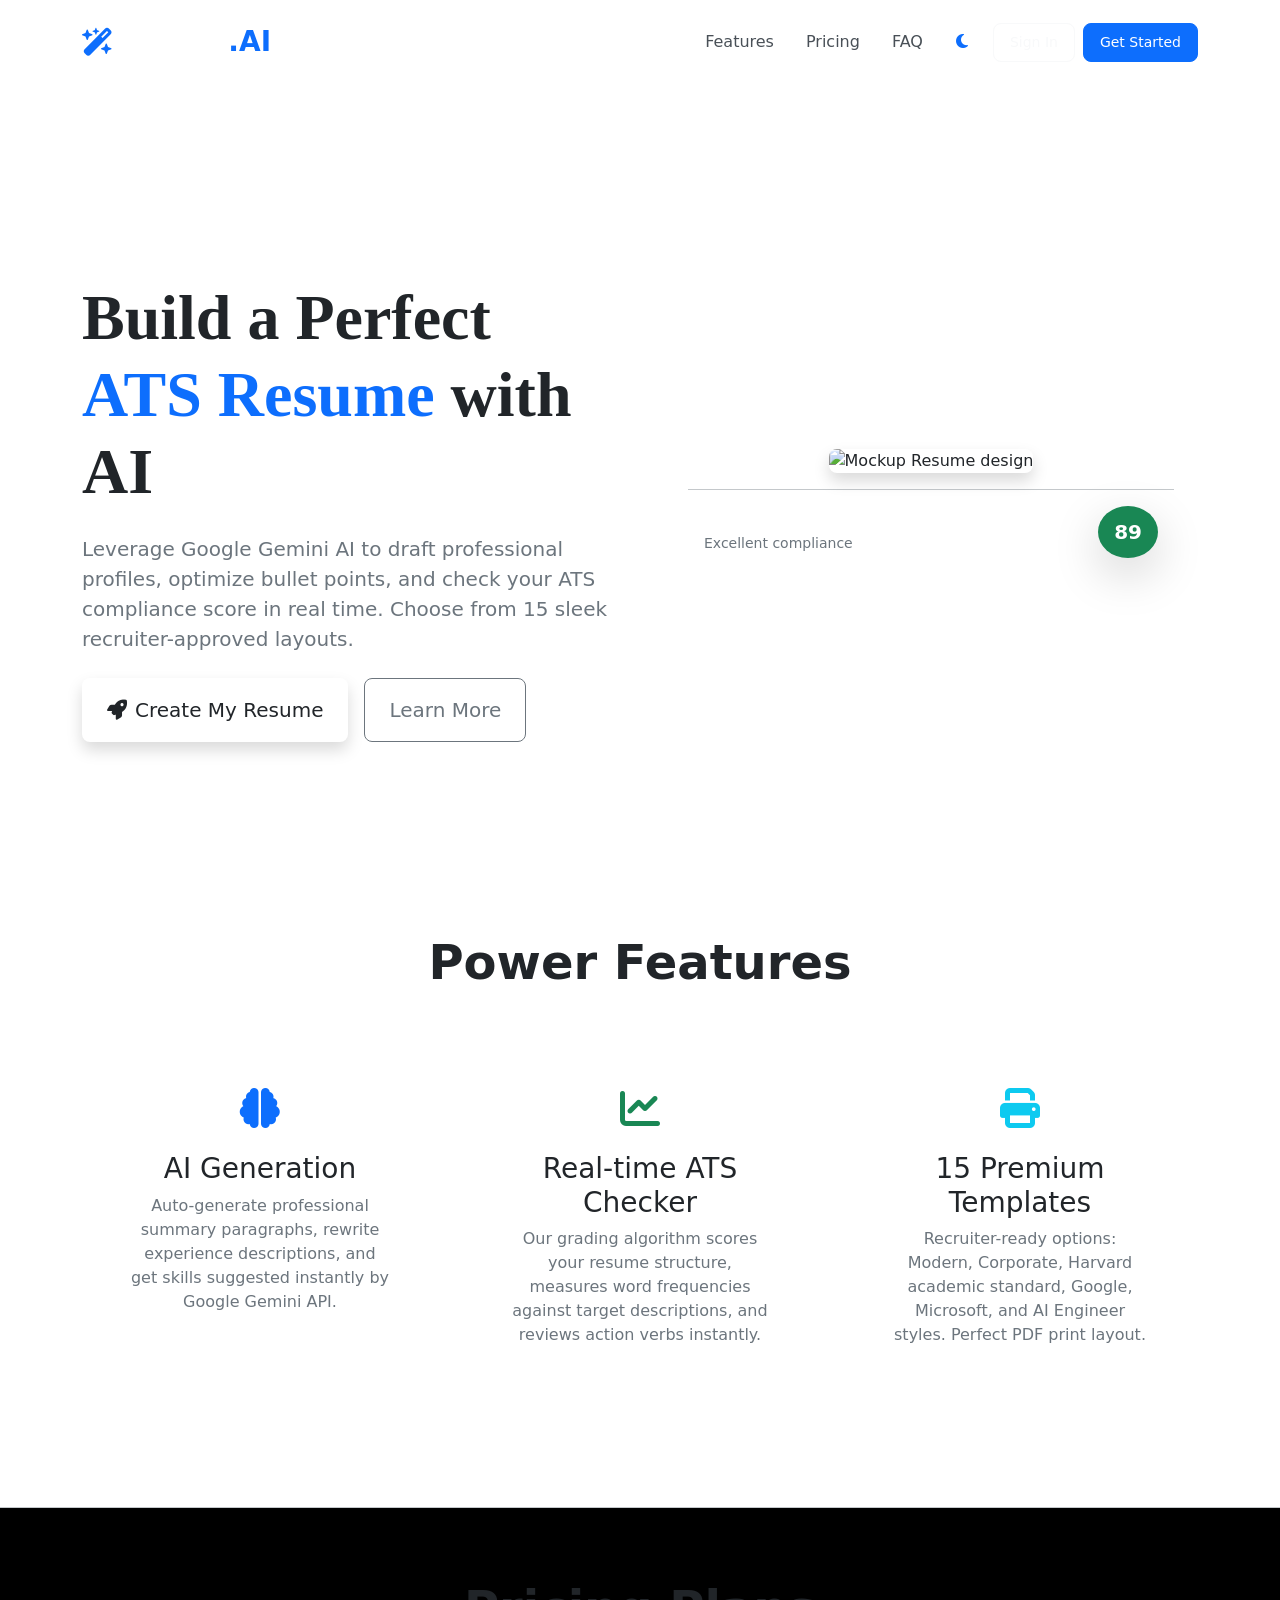
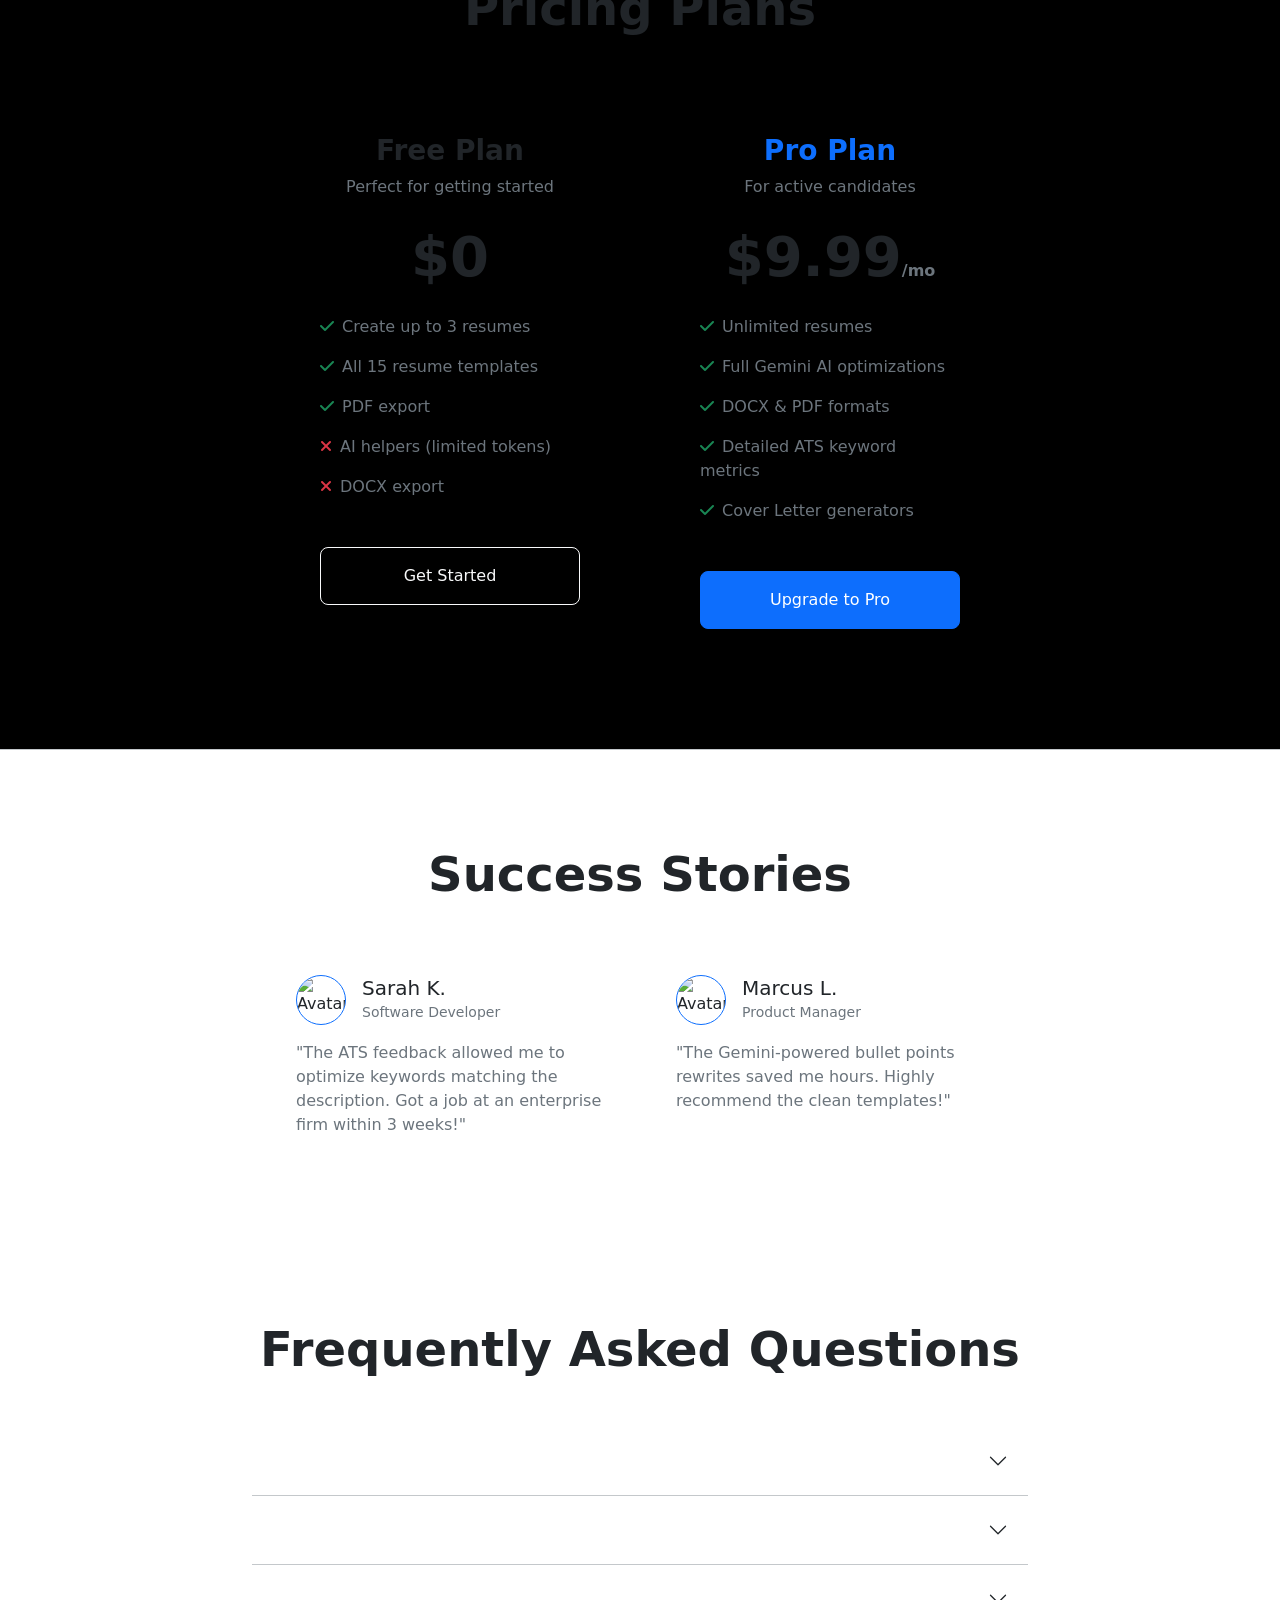
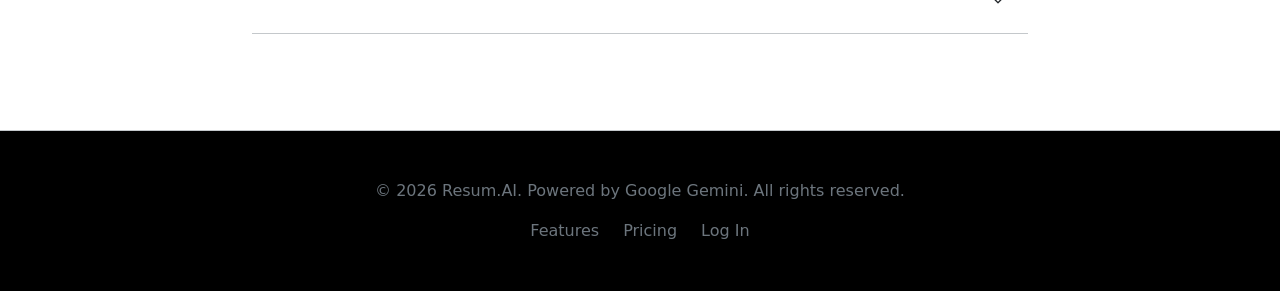
==== frontend/index.html @ fb6593c9 "Initial commit of full-stack AI Resume Website" ====
<!DOCTYPE html>
<html lang="en">
<head>
    <meta charset="UTF-8">
    <meta name="viewport" content="width=device-width, initial-scale=1.0">
    <title>AI Resume Generator - Build ATS-Friendly Resumes Instantly</title>
    <meta name="description" content="Generate high-impact, ATS-optimized resumes using the power of Google Gemini AI. Choose from 15 professional templates.">
    <!-- Bootstrap 5 CSS -->
    <link href="https://cdn.jsdelivr.net/npm/bootstrap@5.3.0/dist/css/style.css" rel="stylesheet">
    <link href="https://cdn.jsdelivr.net/npm/bootstrap@5.3.0/dist/css/bootstrap.min.css" rel="stylesheet">
    <!-- Font Awesome 6 -->
    <link href="https://cdnjs.cloudflare.com/ajax/libs/font-awesome/6.4.0/css/all.min.css" rel="stylesheet">
    <!-- AOS Animation CSS -->
    <link href="https://unpkg.com/aos@2.3.1/dist/aos.css" rel="stylesheet">
    <!-- Core Styling -->
    <link href="/css/main.css" rel="stylesheet">
</head>
<body>

    <!-- Glassmorphic Navbar -->
    <nav class="glass-nav navbar navbar-expand-lg navbar-dark py-3">
        <div class="container">
            <a class="navbar-brand d-flex align-items-center fw-bold fs-3 text-primary" href="/">
                <i class="fa-solid fa-wand-magic-sparkles me-2"></i>
                <span class="text-white-50">Resum</span><span class="text-primary">.AI</span>
            </a>
            
            <button class="navbar-toggler" type="button" id="mobile-menu-toggle">
                <span class="navbar-toggler-icon"></span>
            </button>
            
            <div class="collapse navbar-collapse justify-content-end" id="navbarNav">
                <ul class="navbar-nav align-items-center gap-3">
                    <li class="nav-item">
                        <a class="nav-link text-light-emphasis" href="#features">Features</a>
                    </li>
                    <li class="nav-item">
                        <a class="nav-link text-light-emphasis" href="#pricing">Pricing</a>
                    </li>
                    <li class="nav-item">
                        <a class="nav-link text-light-emphasis" href="#faq">FAQ</a>
                    </li>
                    <li class="nav-item">
                        <button class="btn btn-link theme-toggle-btn p-2" aria-label="Toggle Theme">
                            <i class="fa-solid fa-moon"></i>
                        </button>
                    </li>
                    <!-- Auth elements -->
                    <div id="nav-guest-items" class="d-flex align-items-center gap-2">
                        <a href="/auth" class="btn btn-outline-light btn-sm px-3 py-2 rounded-3">Sign In</a>
                        <a href="/auth?register=true" class="btn btn-primary btn-sm px-3 py-2 rounded-3">Get Started</a>
                    </div>
                    <div id="nav-user-items" class="d-flex align-items-center gap-2 d-none">
                        <a id="nav-admin-btn" href="/admin" class="btn btn-warning btn-sm d-none">Admin Panel</a>
                        <a href="/dashboard" class="btn btn-glass-primary btn-sm d-flex align-items-center gap-2">
                            <i class="fa-solid fa-user-circle"></i>
                            <span id="nav-user-name">Dashboard</span>
                        </a>
                        <button onclick="logout()" class="btn btn-outline-danger btn-sm">Logout</button>
                    </div>
                </ul>
            </div>
        </div>
    </nav>

    <!-- Mobile Nav Links -->
    <div id="mobile-nav-links" class="d-none bg-dark text-white p-3 text-center position-fixed w-100 z-3" style="top: 70px;">
        <a href="#features" class="d-block py-2 text-white text-decoration-none">Features</a>
        <a href="#pricing" class="d-block py-2 text-white text-decoration-none">Pricing</a>
        <a href="#faq" class="d-block py-2 text-white text-decoration-none">FAQ</a>
        <hr>
        <a href="/auth" class="d-block py-2 text-primary text-decoration-none">Sign In</a>
    </div>

    <!-- Hero Section -->
    <header class="py-5" style="margin-top: 100px;">
        <div class="container text-center py-5">
            <div class="row align-items-center g-5">
                <div class="col-lg-6 text-start" data-aos="fade-right">
                    <h1 class="display-3 fw-bold mb-4" style="font-family: 'Outfit';">
                        Build a Perfect <span class="text-primary">ATS Resume</span> with AI
                    </h1>
                    <p class="lead text-secondary mb-4">
                        Leverage Google Gemini AI to draft professional profiles, optimize bullet points, and check your ATS compliance score in real time. Choose from 15 sleek recruiter-approved layouts.
                    </p>
                    <div class="d-flex gap-3">
                        <a href="/auth" class="btn btn-glass-primary btn-lg px-4 py-3 rounded-3 shadow">
                            <i class="fa-solid fa-rocket me-2"></i>Create My Resume
                        </a>
                        <a href="#features" class="btn btn-outline-secondary btn-lg px-4 py-3 rounded-3">
                            Learn More
                        </a>
                    </div>
                </div>
                <div class="col-lg-6" data-aos="fade-left">
                    <div class="glass-card p-4 text-center animate-float">
                        <img src="/assets/resume_hero_mockup.png" class="img-fluid rounded-3 shadow mb-3" alt="Mockup Resume design">
                        <div class="d-flex align-items-center justify-content-between p-3 border-top border-secondary-subtle">
                            <div>
                                <h5 class="mb-0 text-start text-white-50">Overall ATS Score</h5>
                                <small class="text-secondary text-start d-block">Excellent compliance</small>
                            </div>
                            <span class="badge bg-success p-3 fs-5 rounded-circle shadow-lg">89</span>
                        </div>
                    </div>
                </div>
            </div>
        </div>
    </header>

    <!-- Features Section -->
    <section id="features" class="py-5 my-5">
        <div class="container text-center">
            <h2 class="display-5 fw-bold mb-5" data-aos="fade-up">Power Features</h2>
            <div class="row g-4">
                <div class="col-md-4" data-aos="zoom-in" data-aos-delay="100">
                    <div class="glass-card p-5 h-100 glass-card-hover">
                        <i class="fa-solid fa-brain text-primary fs-1 mb-4"></i>
                        <h3>AI Generation</h3>
                        <p class="text-secondary">Auto-generate professional summary paragraphs, rewrite experience descriptions, and get skills suggested instantly by Google Gemini API.</p>
                    </div>
                </div>
                <div class="col-md-4" data-aos="zoom-in" data-aos-delay="200">
                    <div class="glass-card p-5 h-100 glass-card-hover">
                        <i class="fa-solid fa-chart-line text-success fs-1 mb-4"></i>
                        <h3>Real-time ATS Checker</h3>
                        <p class="text-secondary">Our grading algorithm scores your resume structure, measures word frequencies against target descriptions, and reviews action verbs instantly.</p>
                    </div>
                </div>
                <div class="col-md-4" data-aos="zoom-in" data-aos-delay="300">
                    <div class="glass-card p-5 h-100 glass-card-hover">
                        <i class="fa-solid fa-print text-info fs-1 mb-4"></i>
                        <h3>15 Premium Templates</h3>
                        <p class="text-secondary">Recruiter-ready options: Modern, Corporate, Harvard academic standard, Google, Microsoft, and AI Engineer styles. Perfect PDF print layout.</p>
                    </div>
                </div>
            </div>
        </div>
    </section>

    <!-- Pricing Section -->
    <section id="pricing" class="py-5 bg-black bg-opacity-20 border-top border-bottom border-secondary-subtle">
        <div class="container text-center py-4">
            <h2 class="display-5 fw-bold mb-5" data-aos="fade-up">Pricing Plans</h2>
            <div class="row g-4 justify-content-center">
                <div class="col-md-5 col-lg-4" data-aos="fade-right">
                    <div class="glass-card p-5 h-100 border-primary">
                        <h3 class="fw-bold">Free Plan</h3>
                        <p class="text-secondary mb-4">Perfect for getting started</p>
                        <h2 class="display-4 fw-bold mb-4">$0</h2>
                        <ul class="list-unstyled text-start mb-5 gap-3 d-flex flex-column text-secondary">
                            <li><i class="fa-solid fa-check text-success me-2"></i>Create up to 3 resumes</li>
                            <li><i class="fa-solid fa-check text-success me-2"></i>All 15 resume templates</li>
                            <li><i class="fa-solid fa-check text-success me-2"></i>PDF export</li>
                            <li><i class="fa-solid fa-xmark text-danger me-2"></i>AI helpers (limited tokens)</li>
                            <li><i class="fa-solid fa-xmark text-danger me-2"></i>DOCX export</li>
                        </ul>
                        <a href="/auth" class="btn btn-outline-light w-100 py-3 rounded-3">Get Started</a>
                    </div>
                </div>
                <div class="col-md-5 col-lg-4" data-aos="fade-left">
                    <div class="glass-card p-5 h-100 border-primary shadow" style="border: 2px solid var(--primary-color);">
                        <h3 class="fw-bold text-primary">Pro Plan</h3>
                        <p class="text-secondary mb-4">For active candidates</p>
                        <h2 class="display-4 fw-bold mb-4">$9.99<span class="fs-6 text-secondary">/mo</span></h2>
                        <ul class="list-unstyled text-start mb-5 gap-3 d-flex flex-column text-secondary">
                            <li><i class="fa-solid fa-check text-success me-2"></i>Unlimited resumes</li>
                            <li><i class="fa-solid fa-check text-success me-2"></i>Full Gemini AI optimizations</li>
                            <li><i class="fa-solid fa-check text-success me-2"></i>DOCX & PDF formats</li>
                            <li><i class="fa-solid fa-check text-success me-2"></i>Detailed ATS keyword metrics</li>
                            <li><i class="fa-solid fa-check text-success me-2"></i>Cover Letter generators</li>
                        </ul>
                        <a href="/auth" class="btn btn-primary w-100 py-3 rounded-3">Upgrade to Pro</a>
                    </div>
                </div>
            </div>
        </div>
    </section>

    <!-- Testimonials Section -->
    <section class="py-5 my-5">
        <div class="container text-center">
            <h2 class="display-5 fw-bold mb-5" data-aos="fade-up">Success Stories</h2>
            <div class="row g-4 justify-content-center">
                <div class="col-md-4" data-aos="flip-left" data-aos-delay="100">
                    <div class="glass-card p-4 text-start">
                        <div class="d-flex align-items-center mb-3">
                            <img src="https://images.unsplash.com/photo-1534528741775-53994a69daeb?q=80&w=100&auto=format&fit=crop" class="rounded-circle me-3 border border-primary" style="width: 50px; height: 50px;" alt="Avatar description">
                            <div>
                                <h5 class="mb-0">Sarah K.</h5>
                                <small class="text-secondary">Software Developer</small>
                            </div>
                        </div>
                        <p class="text-secondary">"The ATS feedback allowed me to optimize keywords matching the description. Got a job at an enterprise firm within 3 weeks!"</p>
                    </div>
                </div>
                <div class="col-md-4" data-aos="flip-left" data-aos-delay="200">
                    <div class="glass-card p-4 text-start">
                        <div class="d-flex align-items-center mb-3">
                            <img src="https://images.unsplash.com/photo-1507003211169-0a1dd7228f2d?q=80&w=100&auto=format&fit=crop" class="rounded-circle me-3 border border-primary" style="width: 50px; height: 50px;" alt="Avatar description">
                            <div>
                                <h5 class="mb-0">Marcus L.</h5>
                                <small class="text-secondary">Product Manager</small>
                            </div>
                        </div>
                        <p class="text-secondary">"The Gemini-powered bullet points rewrites saved me hours. Highly recommend the clean templates!"</p>
                    </div>
                </div>
            </div>
        </div>
    </section>

    <!-- FAQ Section -->
    <section id="faq" class="py-5 my-5">
        <div class="container text-start max-width-600" style="max-width: 800px;">
            <h2 class="display-5 fw-bold mb-5 text-center" data-aos="fade-up">Frequently Asked Questions</h2>
            <div class="accordion accordion-flush" id="faqAccordion">
                <div class="accordion-item bg-transparent border-bottom border-secondary-subtle">
                    <h2 class="accordion-header">
                        <button class="accordion-button bg-transparent text-white collapsed py-4" type="button" data-bs-toggle="collapse" data-bs-target="#faq1">
                            Is this resume ATS-friendly?
                        </button>
                    </h2>
                    <div id="faq1" class="accordion-collapse collapse" data-bs-parent="#faqAccordion">
                        <div class="accordion-body text-secondary">
                            Yes! Every single one of our 15 templates is styled to be completely machine-readable by major ATS providers. They export with standard fonts and sections.
                        </div>
                    </div>
                </div>
                <div class="accordion-item bg-transparent border-bottom border-secondary-subtle">
                    <h2 class="accordion-header">
                        <button class="accordion-button bg-transparent text-white collapsed py-4" type="button" data-bs-toggle="collapse" data-bs-target="#faq2">
                            How does the AI Assistant work?
                        </button>
                    </h2>
                    <div id="faq2" class="accordion-collapse collapse" data-bs-parent="#faqAccordion">
                        <div class="accordion-body text-secondary">
                            We use the Google Gemini 1.5 Flash API to analyze your job title and prompt goals, returning professional copy recommendations, skill definitions, and optimized experience descriptors.
                        </div>
                    </div>
                </div>
                <div class="accordion-item bg-transparent border-bottom border-secondary-subtle">
                    <h2 class="accordion-header">
                        <button class="accordion-button bg-transparent text-white collapsed py-4" type="button" data-bs-toggle="collapse" data-bs-target="#faq3">
                            Can I import my own information?
                        </button>
                    </h2>
                    <div id="faq3" class="accordion-collapse collapse" data-bs-parent="#faqAccordion">
                        <div class="accordion-body text-secondary">
                            Yes, our 9-step interface details and saves all work. You can copy/paste existing profiles, write descriptions, and dynamically reorder columns inside the live workspace.
                        </div>
                    </div>
                </div>
            </div>
        </div>
    </section>

    <!-- Footer -->
    <footer class="py-5 bg-black bg-opacity-40 border-top border-secondary-subtle">
        <div class="container text-center text-secondary">
            <p class="mb-3">&copy; 2026 Resum.AI. Powered by Google Gemini. All rights reserved.</p>
            <div class="d-flex justify-content-center gap-4">
                <a href="#features" class="text-secondary text-decoration-none">Features</a>
                <a href="#pricing" class="text-secondary text-decoration-none">Pricing</a>
                <a href="/auth" class="text-secondary text-decoration-none">Log In</a>
            </div>
        </div>
    </footer>

    <!-- Bootstrap 5 JS Bundle -->
    <script src="https://cdn.jsdelivr.net/npm/bootstrap@5.3.0/dist/js/bootstrap.bundle.min.js"></script>
    <!-- AOS Animation Library -->
    <script src="https://unpkg.com/aos@2.3.1/dist/aos.js"></script>
    <script>
        // Init AOS animations
        AOS.init({
            duration: 800,
            once: true
        });
    </script>
    <!-- Core config and logic -->
    <script src="/js/config.js"></script>
    <script src="/js/main.js"></script>
</body>
</html>
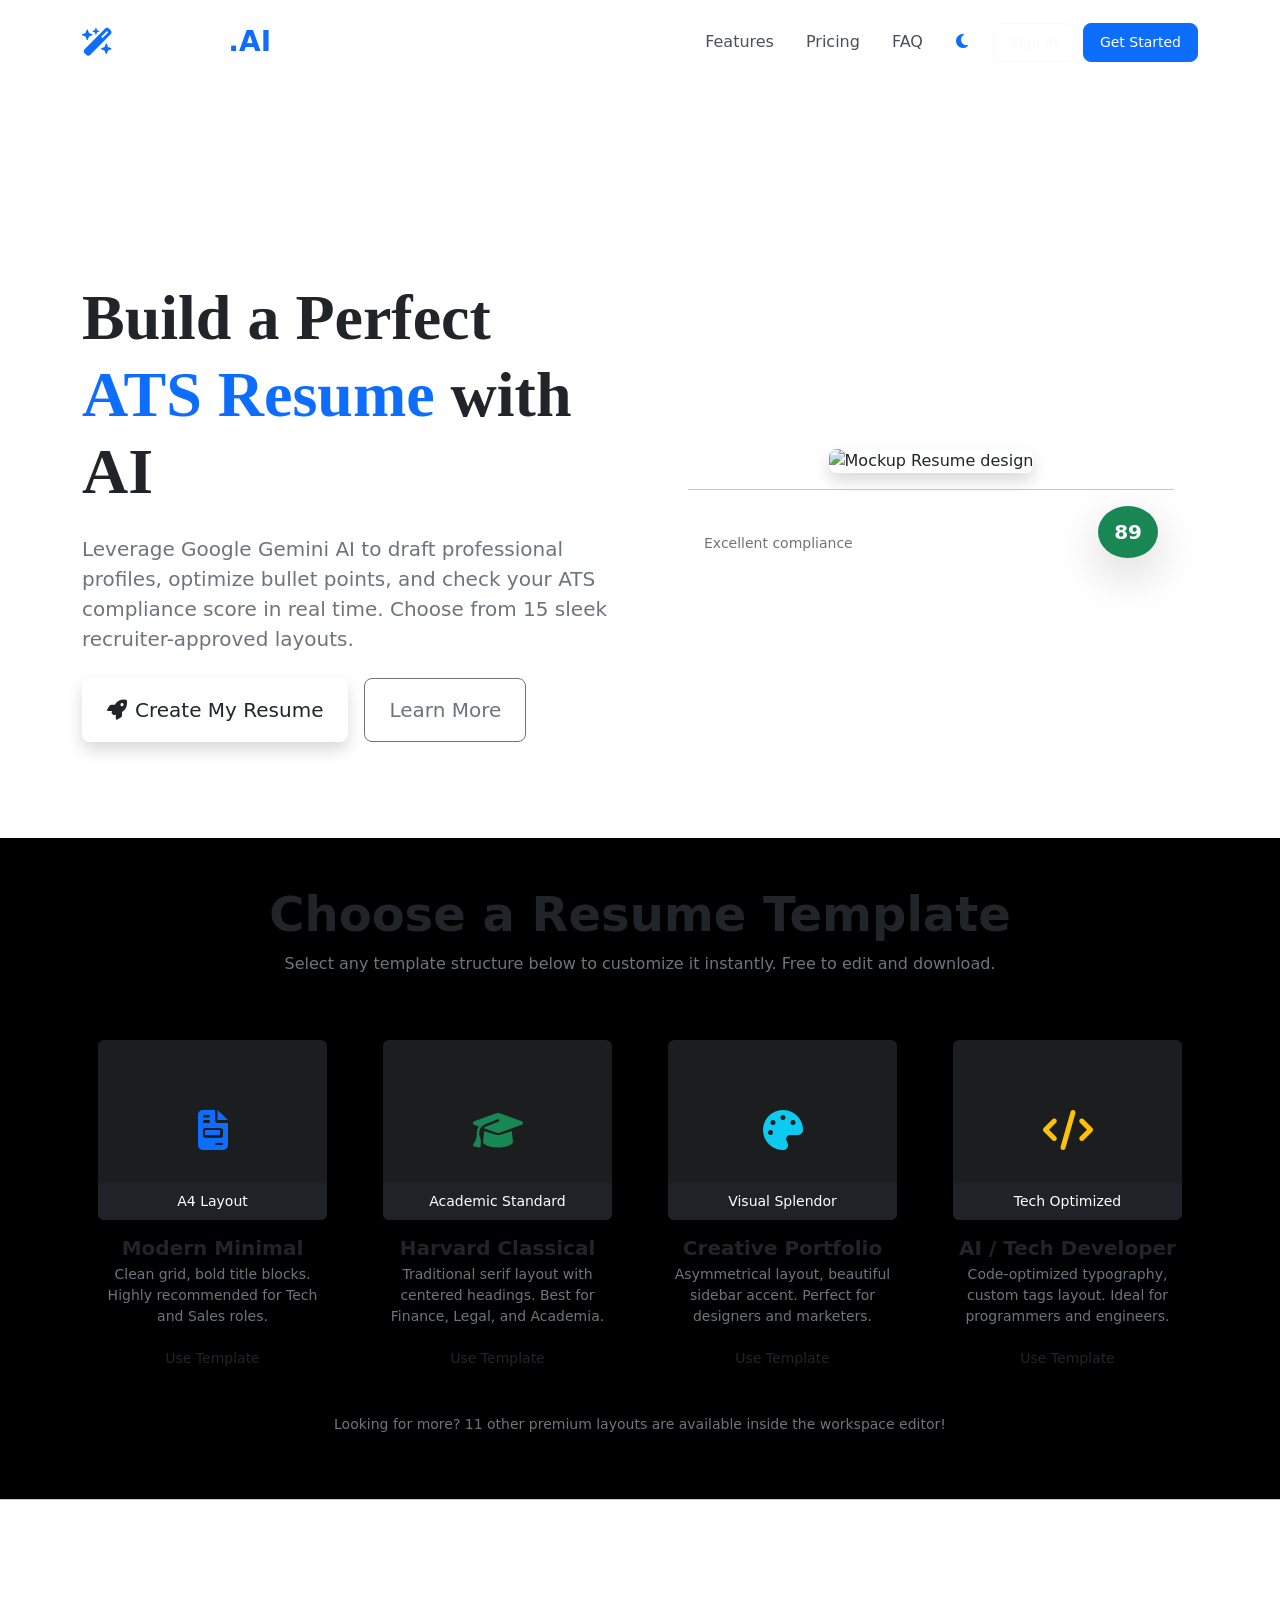
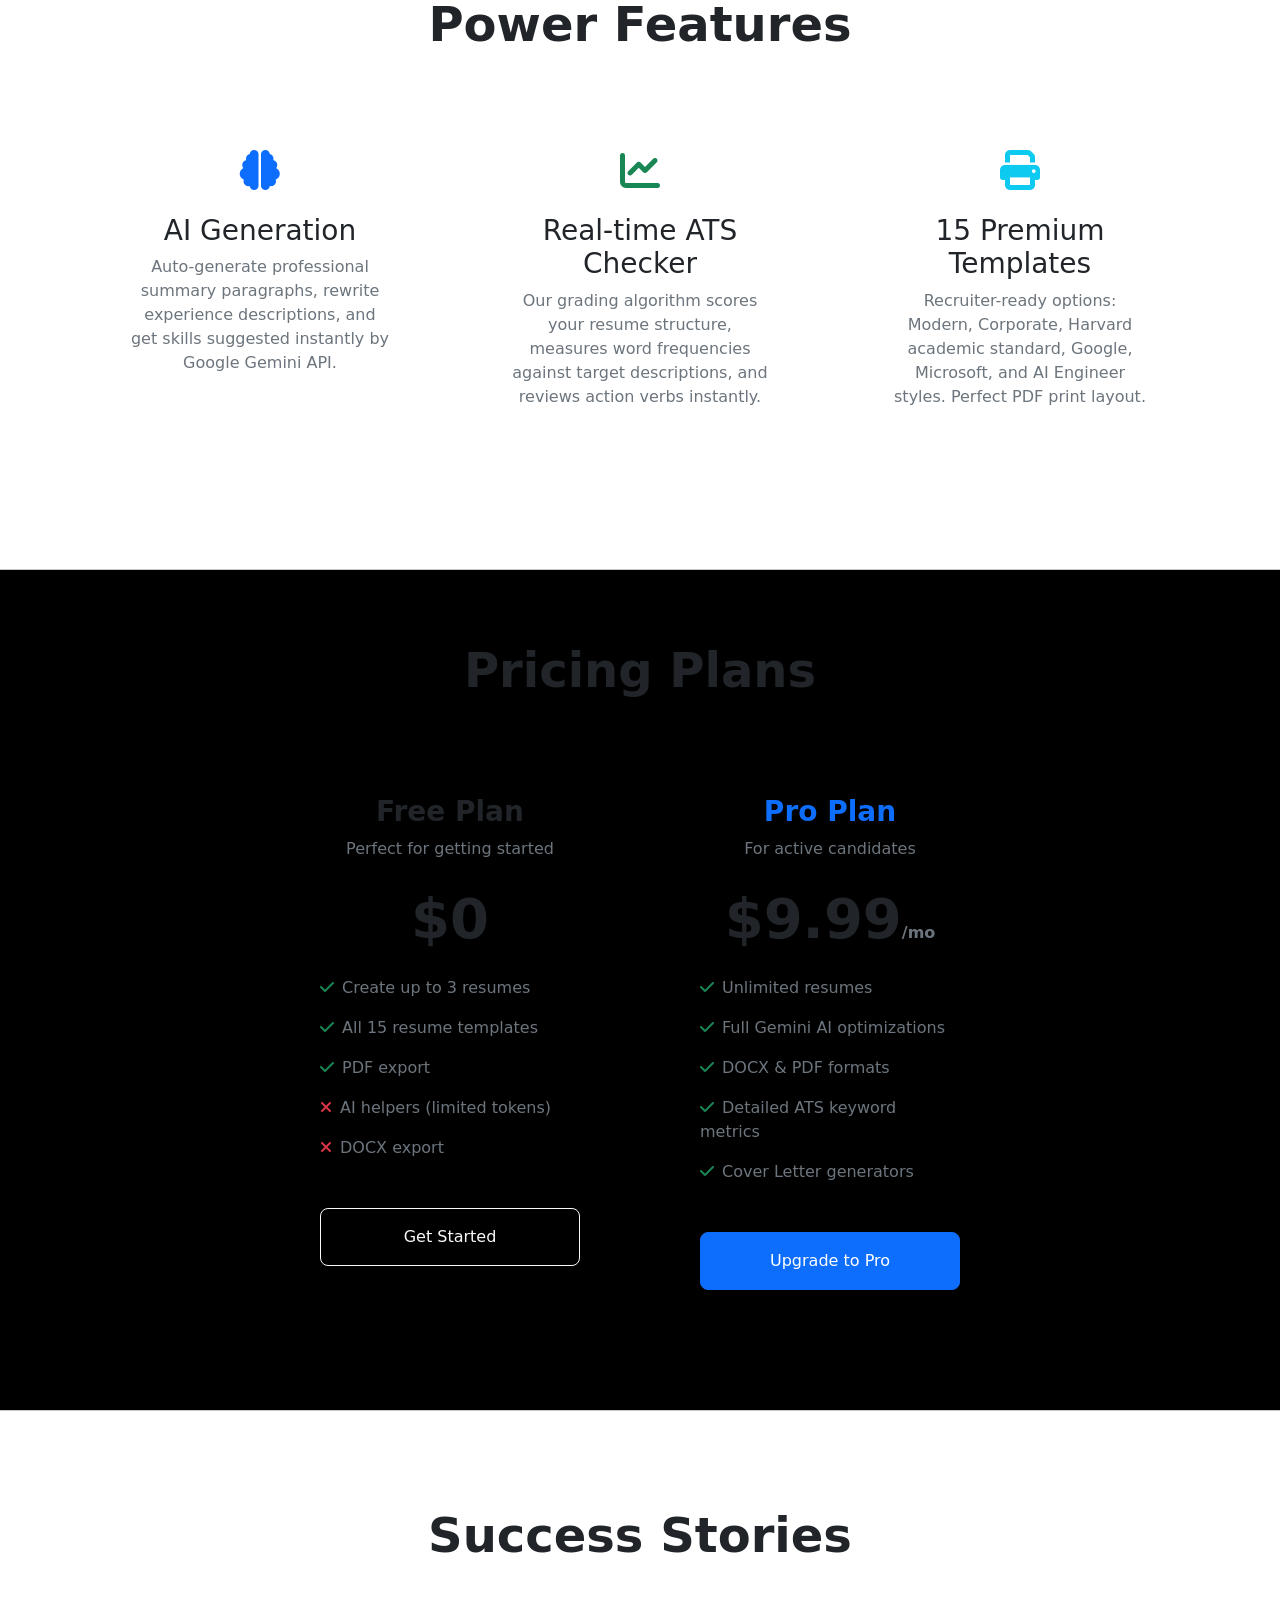
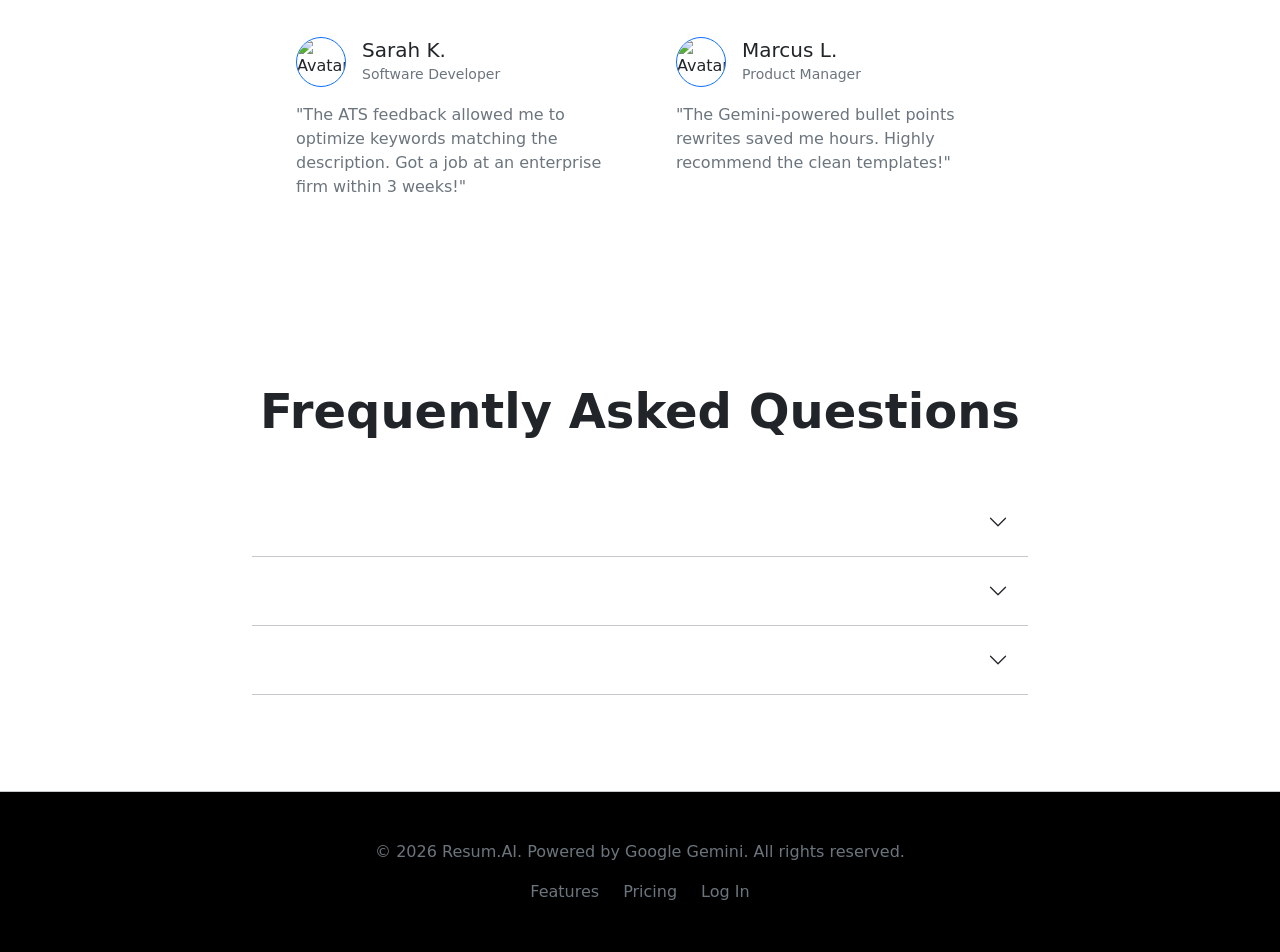
==== commit d05bf0ce: "Feature: Implement Canva-style resume template gallery selection on landing page" ====
--- a/frontend/index.html
+++ b/frontend/index.html
@@ -108,6 +108,69 @@
         </div>
     </header>
 
+    <!-- Canva-style Template Selector Section -->
+    <section id="templates-gallery" class="py-5 bg-black bg-opacity-20 border-bottom border-secondary-subtle">
+        <div class="container text-center">
+            <h2 class="display-5 fw-bold mb-2" data-aos="fade-up">Choose a Resume Template</h2>
+            <p class="text-secondary mb-5" data-aos="fade-up" data-aos-delay="100">Select any template structure below to customize it instantly. Free to edit and download.</p>
+            
+            <div class="row g-4" data-aos="fade-up" data-aos-delay="200">
+                <!-- Template 1: Modern -->
+                <div class="col-md-6 col-lg-3">
+                    <div class="glass-card p-3 h-100 d-flex flex-column justify-content-between glass-card-hover">
+                        <div class="position-relative overflow-hidden rounded mb-3 bg-secondary bg-opacity-25 d-flex align-items-center justify-content-center" style="height: 180px;">
+                            <i class="fa-solid fa-file-invoice text-primary fs-1"></i>
+                            <div class="position-absolute bottom-0 start-0 w-100 bg-dark bg-opacity-75 py-2 text-white small">A4 Layout</div>
+                        </div>
+                        <h5 class="fw-bold mb-1">Modern Minimal</h5>
+                        <p class="small text-secondary mb-3">Clean grid, bold title blocks. Highly recommended for Tech and Sales roles.</p>
+                        <button onclick="useTemplateOnLanding('modern')" class="btn btn-glass-primary btn-sm w-100">Use Template</button>
+                    </div>
+                </div>
+                <!-- Template 2: Harvard Academic -->
+                <div class="col-md-6 col-lg-3">
+                    <div class="glass-card p-3 h-100 d-flex flex-column justify-content-between glass-card-hover">
+                        <div class="position-relative overflow-hidden rounded mb-3 bg-secondary bg-opacity-25 d-flex align-items-center justify-content-center" style="height: 180px;">
+                            <i class="fa-solid fa-graduation-cap text-success fs-1"></i>
+                            <div class="position-absolute bottom-0 start-0 w-100 bg-dark bg-opacity-75 py-2 text-white small">Academic Standard</div>
+                        </div>
+                        <h5 class="fw-bold mb-1">Harvard Classical</h5>
+                        <p class="small text-secondary mb-3">Traditional serif layout with centered headings. Best for Finance, Legal, and Academia.</p>
+                        <button onclick="useTemplateOnLanding('harvard')" class="btn btn-glass-primary btn-sm w-100">Use Template</button>
+                    </div>
+                </div>
+                <!-- Template 3: Creative -->
+                <div class="col-md-6 col-lg-3">
+                    <div class="glass-card p-3 h-100 d-flex flex-column justify-content-between glass-card-hover">
+                        <div class="position-relative overflow-hidden rounded mb-3 bg-secondary bg-opacity-25 d-flex align-items-center justify-content-center" style="height: 180px;">
+                            <i class="fa-solid fa-palette text-info fs-1"></i>
+                            <div class="position-absolute bottom-0 start-0 w-100 bg-dark bg-opacity-75 py-2 text-white small">Visual Splendor</div>
+                        </div>
+                        <h5 class="fw-bold mb-1">Creative Portfolio</h5>
+                        <p class="small text-secondary mb-3">Asymmetrical layout, beautiful sidebar accent. Perfect for designers and marketers.</p>
+                        <button onclick="useTemplateOnLanding('creative')" class="btn btn-glass-primary btn-sm w-100">Use Template</button>
+                    </div>
+                </div>
+                <!-- Template 4: AI Engineer -->
+                <div class="col-md-6 col-lg-3">
+                    <div class="glass-card p-3 h-100 d-flex flex-column justify-content-between glass-card-hover">
+                        <div class="position-relative overflow-hidden rounded mb-3 bg-secondary bg-opacity-25 d-flex align-items-center justify-content-center" style="height: 180px;">
+                            <i class="fa-solid fa-code text-warning fs-1"></i>
+                            <div class="position-absolute bottom-0 start-0 w-100 bg-dark bg-opacity-75 py-2 text-white small">Tech Optimized</div>
+                        </div>
+                        <h5 class="fw-bold mb-1">AI / Tech Developer</h5>
+                        <p class="small text-secondary mb-3">Code-optimized typography, custom tags layout. Ideal for programmers and engineers.</p>
+                        <button onclick="useTemplateOnLanding('ai_engineer')" class="btn btn-glass-primary btn-sm w-100">Use Template</button>
+                    </div>
+                </div>
+            </div>
+            
+            <div class="mt-4">
+                <p class="text-secondary small">Looking for more? 11 other premium layouts are available inside the workspace editor!</p>
+            </div>
+        </div>
+    </section>
+
     <!-- Features Section -->
     <section id="features" class="py-5 my-5">
         <div class="container text-center">
